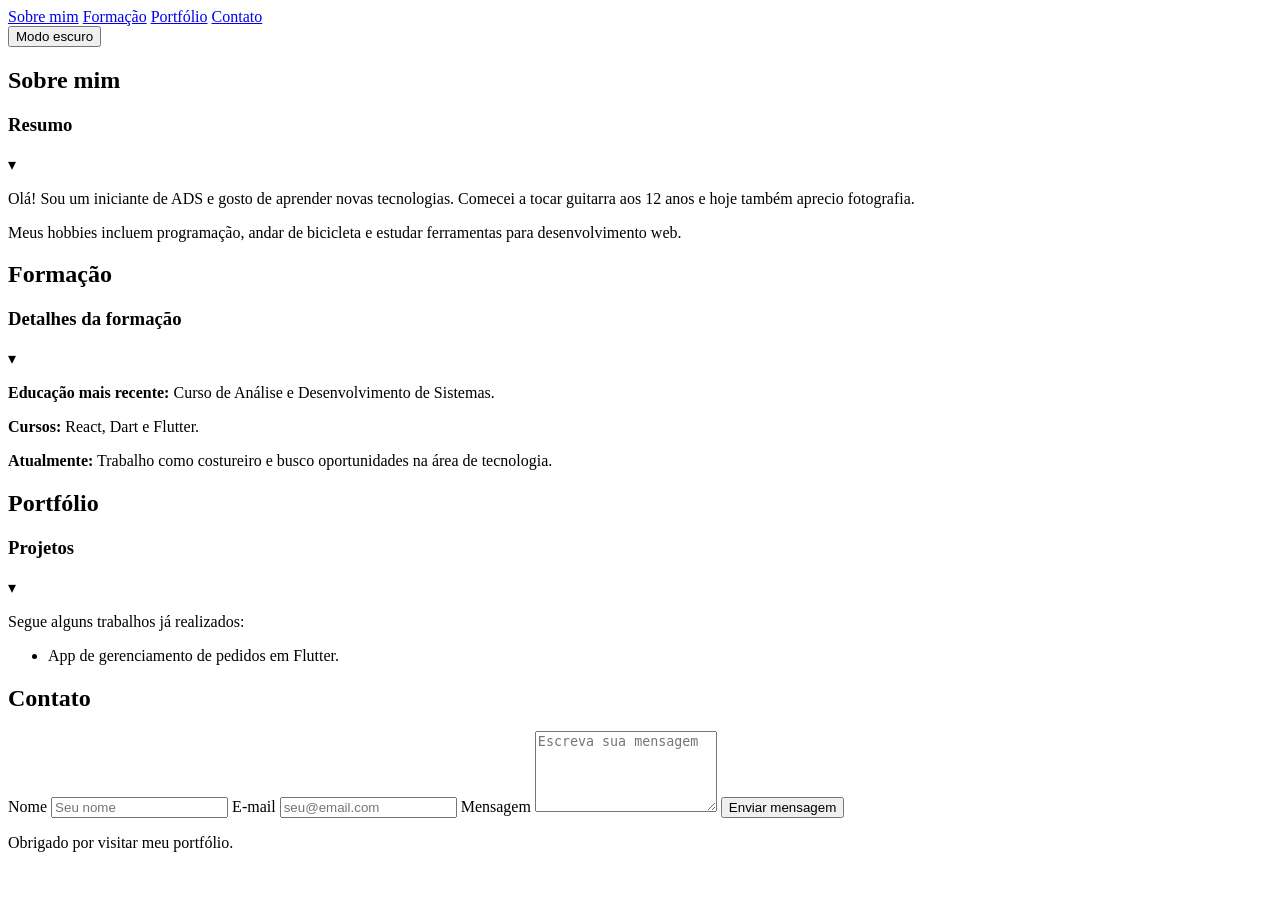
==== index.html @ 802f30e5 "Add files via upload" ====
<!DOCTYPE html>
<html lang="pt-BR">
<head>
  <meta charset="UTF-8">
  <meta name="viewport" content="width=device-width, initial-scale=1.0">
  <title>Meu Portfólio</title>
  <!-- Link para o arquivo CSS que contém todo o estilo da página -->
  <link rel="stylesheet" href="../css/styles.css">
</head>
<body>
  <!-- Cabeçalho fixo com navegação para as seções principais -->
  <header>
    <nav>
      <a href="#sobre">Sobre mim</a>
      <a href="#formacao">Formação</a>
      <a href="#portfolio">Portfólio</a>
      <a href="#contato">Contato</a>
      <div class="theme-switcher">
        <button id="modoEscuro" type="button">Modo escuro</button>
      </div>
    </nav>
  </header>

  <main>
    <!-- Seção Sobre mim com cartão expansível -->
    <section id="sobre">
      <h2>Sobre mim</h2>
      <div class="card" data-collapsible>
        <div class="card-header" role="button" tabindex="0" aria-expanded="true">
          <h3>Resumo</h3>
          <span class="chev">▾</span>
        </div>
        <div class="card-body">
          <p>Olá! Sou um iniciante de ADS e gosto de aprender novas tecnologias. Comecei a tocar guitarra aos 12 anos e hoje também aprecio fotografia.</p>
          <p>Meus hobbies incluem programação, andar de bicicleta e estudar ferramentas para desenvolvimento web.</p>
        </div>
      </div>
    </section>

    <!-- Seção Formação com detalhes da educação -->
    <section id="formacao">
      <h2>Formação</h2>
      <div class="card" data-collapsible>
        <div class="card-header" role="button" tabindex="0" aria-expanded="true">
          <h3>Detalhes da formação</h3>
          <span class="chev">▾</span>
        </div>
        <div class="card-body">
          <p><strong>Educação mais recente:</strong> Curso de Análise e Desenvolvimento de Sistemas.</p>
          <p><strong>Cursos:</strong> React, Dart e Flutter.</p>
          <p><strong>Atualmente:</strong> Trabalho como costureiro e busco oportunidades na área de tecnologia.</p>
        </div>
      </div>
    </section>

    <!-- Seção Portfólio com exemplos de projetos -->
    <section id="portfolio">
      <h2>Portfólio</h2>
      <div class="card portfolio-list" data-collapsible>
        <div class="card-header" role="button" tabindex="0" aria-expanded="true">
          <h3>Projetos</h3>
          <span class="chev">▾</span>
        </div>
        <div class="card-body">
          <p>Segue alguns trabalhos já realizados:</p>
          <ul>
            <li>App de gerenciamento de pedidos em Flutter.</li>
          </ul>
        </div>
      </div>
    </section>

    <!-- Seção Contato com formulário simples e validação em JavaScript -->
    <section id="contato">
      <h2>Contato</h2>
      <div class="card">
        <form id="contatoForm" novalidate>
          <label>
            Nome
            <input type="text" id="nome" name="nome" placeholder="Seu nome">
          </label>
          <span class="error" id="erroNome"></span>

          <label>
            E-mail
            <input type="email" id="email" name="email" placeholder="seu@email.com">
          </label>
          <span class="error" id="erroEmail"></span>

          <label>
            Mensagem
            <textarea id="mensagem" name="mensagem" rows="5" placeholder="Escreva sua mensagem"></textarea>
          </label>
          <span class="error" id="erroMensagem"></span>

          <button type="submit">Enviar mensagem</button>
          <p class="success" id="sucessoEnvio"></p>
        </form>
      </div>
    </section>
  </main>

  <!-- Rodapé simples com agradecimento -->
  <footer>
    <p>Obrigado por visitar meu portfólio.</p>
  </footer>

  <!-- Script JavaScript separado para manter o HTML limpo -->
  <script src="../js/scripts.js"></script>
</body>
</html>
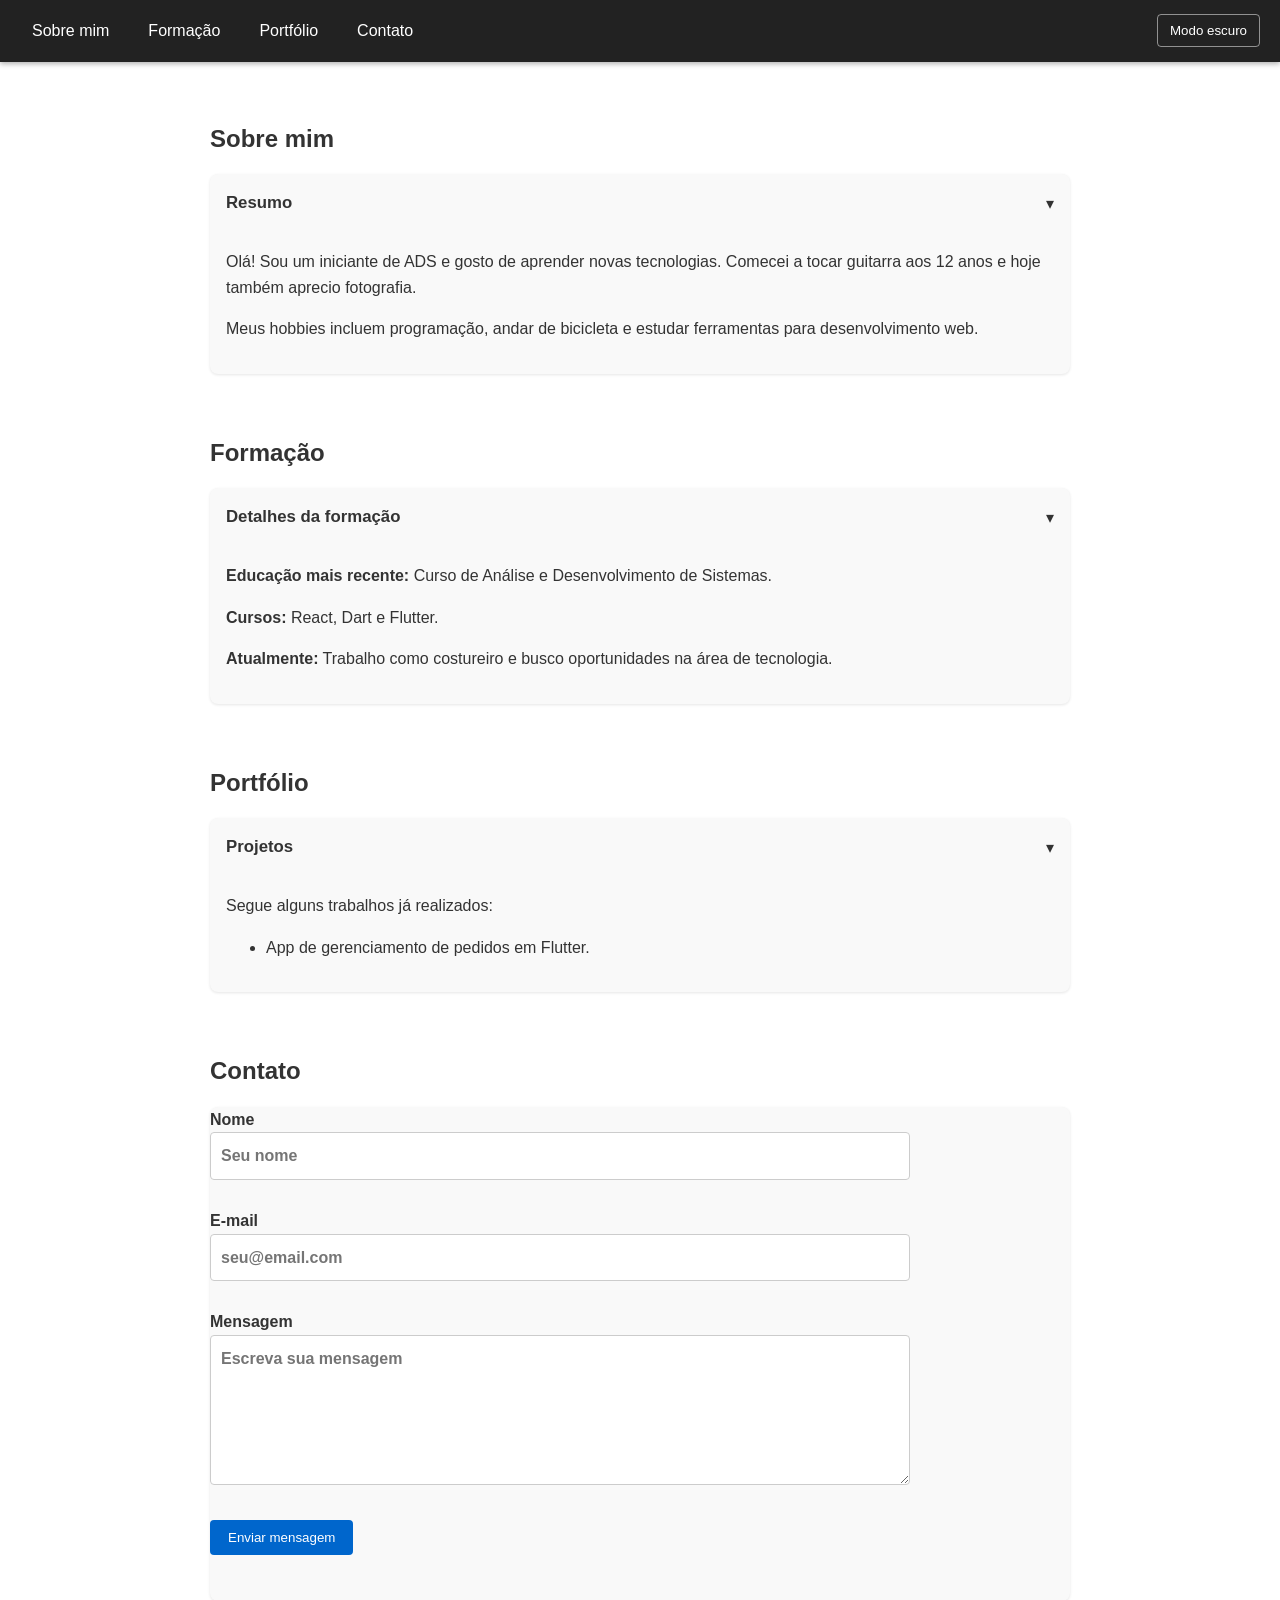
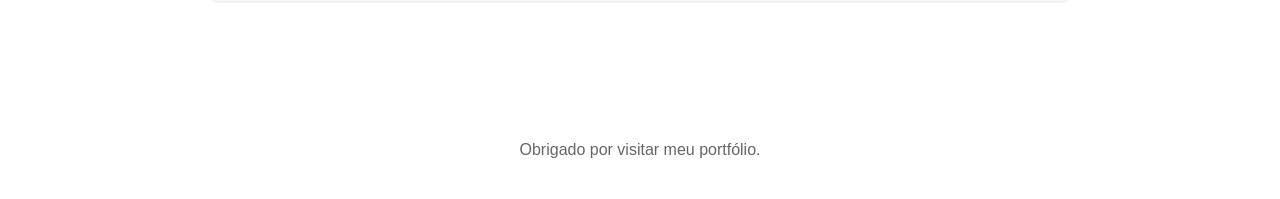
==== commit 2b8a0a65: "Refactor index.html for improved structure Updated the HTML structure and links for the portfolio pa" ====
--- a/index.html
+++ b/index.html
@@ -5,7 +5,7 @@
   <meta name="viewport" content="width=device-width, initial-scale=1.0">
   <title>Meu Portfólio</title>
   <!-- Link para o arquivo CSS que contém todo o estilo da página -->
-  <link rel="stylesheet" href="../css/styles.css">
+  <link rel="stylesheet" href="styles.css">
 </head>
 <body>
   <!-- Cabeçalho fixo com navegação para as seções principais -->
--- a/styles.css
+++ b/styles.css
@@ -0,0 +1,246 @@
+:root {
+  /* Cores padrão para o tema claro */
+  --body-bg: #ffffff;
+  --card-bg: #f9f9f9;
+  --header-bg: #222222;
+  --text-color: #333333;
+  --link-color: #0066cc;
+  --button-bg: #0066cc;
+  --button-hover: #0055aa;
+  --footer-color: #666666;
+  --error-color: #b00000;
+  --success-color: #008000;
+  --nav-hover: rgba(255, 255, 255, 0.2);
+}
+
+/* Tema escuro alternativo */
+.dark-theme {
+  --body-bg: #111111;
+  --card-bg: #1f1f1f;
+  --header-bg: #000000;
+  --text-color: #f0f0f0;
+  --link-color: #66aaff;
+  --button-bg: #3388ff;
+  --button-hover: #2277dd;
+  --footer-color: #cccccc;
+  --nav-hover: rgba(255, 255, 255, 0.2);
+}
+
+/* Estilos base para todo o corpo da página */
+* {
+  box-sizing: border-box;
+}
+
+html,
+body {
+  margin: 0;
+  padding: 0;
+  font-family: Arial, sans-serif;
+  line-height: 1.6;
+  scroll-behavior: smooth;
+  background: var(--body-bg);
+  color: var(--text-color);
+}
+
+body {
+  min-height: 100vh;
+}
+
+/* Cabeçalho fixo com sombra e navegação responsiva */
+header {
+  position: fixed;
+  top: 0;
+  left: 0;
+  right: 0;
+  background: var(--header-bg);
+  color: #ffffff;
+  padding: 10px 20px;
+  z-index: 1000;
+  box-shadow: 0 2px 5px rgba(0, 0, 0, 0.3);
+}
+
+nav {
+  display: flex;
+  flex-wrap: wrap;
+  gap: 15px;
+  align-items: center;
+}
+
+nav a {
+  color: #ffffff;
+  text-decoration: none;
+  padding: 8px 12px;
+  border-radius: 4px;
+  transition: background 0.2s ease;
+}
+
+nav a:hover,
+nav a:focus {
+  background: var(--nav-hover);
+}
+
+/* Botão de troca de tema no canto da navegação */
+.theme-switcher {
+  display: flex;
+  gap: 10px;
+  align-items: center;
+  margin-left: auto;
+}
+
+.theme-switcher button {
+  padding: 8px 12px;
+  border: 1px solid rgba(255, 255, 255, 0.5);
+  background: transparent;
+  color: #ffffff;
+  border-radius: 4px;
+  cursor: pointer;
+}
+
+.theme-switcher button:hover {
+  background: rgba(255, 255, 255, 0.1);
+}
+
+/* Espaçamento principal da página para evitar o cabeçalho fixo */
+main {
+  padding: 100px 20px 40px;
+  max-width: 900px;
+  margin: 0 auto;
+}
+
+section {
+  margin-bottom: 60px;
+  scroll-margin-top: 90px;
+}
+
+section h2 {
+  margin-bottom: 16px;
+  color: var(--text-color);
+}
+
+/* Cartões com sombra e efeito hover */
+.card {
+  background: var(--card-bg);
+  padding: 0;
+  border-radius: 8px;
+  box-shadow: 0 1px 3px rgba(0, 0, 0, 0.1);
+  margin-bottom: 12px;
+  overflow: hidden;
+  transition: transform 0.2s ease, box-shadow 0.2s ease;
+}
+
+.card:hover {
+  transform: translateY(-4px);
+  box-shadow: 0 6px 18px rgba(0, 0, 0, 0.15);
+}
+
+.card-header {
+  padding: 16px;
+  cursor: pointer;
+  display: flex;
+  align-items: center;
+  justify-content: space-between;
+  gap: 12px;
+}
+
+.card-header h3 {
+  margin: 0;
+  font-size: 1.05rem;
+}
+
+.card-body {
+  padding: 0 16px 16px 16px;
+  max-height: 1000px;
+  overflow: hidden;
+  transition: max-height 0.28s ease;
+}
+
+.card.collapsed .card-body {
+  max-height: 0;
+  padding-bottom: 0;
+}
+
+.card .chev {
+  transition: transform 0.25s ease;
+}
+
+.card.collapsed .chev {
+  transform: rotate(-90deg);
+}
+
+.portfolio-list a {
+  color: var(--link-color);
+}
+
+.portfolio-list a:hover {
+  text-decoration: underline;
+}
+
+/* Estilo do formulário e seus campos */
+form {
+  display: grid;
+  gap: 14px;
+  max-width: 700px;
+}
+
+label {
+  display: block;
+  font-weight: 600;
+}
+
+input,
+textarea {
+  width: 100%;
+  padding: 10px;
+  border: 1px solid #cccccc;
+  border-radius: 4px;
+  font: inherit;
+  background: #ffffff;
+  color: var(--text-color);
+}
+
+textarea {
+  resize: vertical;
+}
+
+button {
+  width: fit-content;
+  padding: 10px 18px;
+  border: none;
+  border-radius: 4px;
+  background: var(--button-bg);
+  color: #ffffff;
+  cursor: pointer;
+}
+
+button:hover {
+  background: var(--button-hover);
+}
+
+footer {
+  text-align: center;
+  color: var(--footer-color);
+  padding: 20px 0;
+}
+
+/* Mensagens de erro e sucesso no formulário */
+.error {
+  color: var(--error-color);
+  font-size: 0.95rem;
+}
+
+.success {
+  color: var(--success-color);
+}
+
+/* Ajustes para telas menores */
+@media (max-width: 640px) {
+  nav {
+    gap: 10px;
+  }
+
+  .theme-switcher {
+    order: 1;
+    width: 100%;
+    justify-content: flex-start;
+  }
+}
